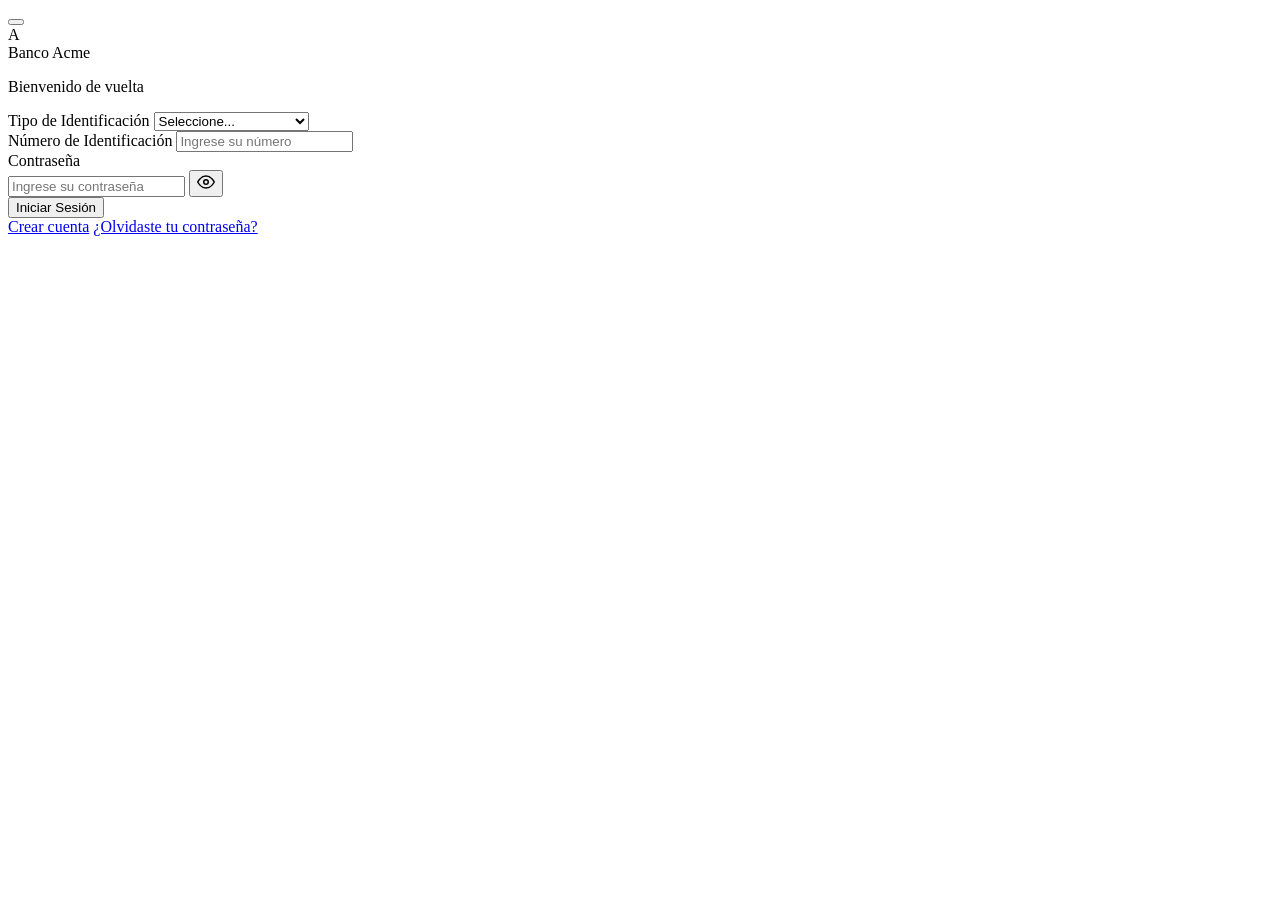
==== index.html @ 7e44155d "feat: :sparkles: addfuntions2" ====
<!DOCTYPE html>
<html lang="es">
<head>
    <meta charset="UTF-8">
    <meta name="viewport" content="width=device-width, initial-scale=1.0">
    <title>Banco Acme - Inicio de Sesión</title>

    <!-- Aplicar el tema ANTES de que se muestre la página,
         para evitar que el usuario vea un "parpadeo" de colores incorrectos -->
    <script>
        var temaGuardado = localStorage.getItem("acmebank_tema");
        if (temaGuardado === "dark") {
            document.documentElement.setAttribute("data-theme", "dark");
        }
    </script>

    <link rel="preconnect" href="https://fonts.googleapis.com">
    <link href="https://fonts.googleapis.com/css2?family=Outfit:wght@300;400;500;600;700&family=DM+Sans:wght@400;500;600&display=swap" rel="stylesheet">
    <link rel="stylesheet" href="css/styles.css">
</head>
<body class="page-auth">

    <!-- Botón para cambiar entre modo claro y oscuro -->
    <button class="theme-toggle" id="btnTema" onclick="toggleTema()" title="Cambiar tema"></button>

    <!-- ==============================
         PÁGINA DE INICIO DE SESIÓN
    ============================== -->
    <div class="auth-container">
        <div class="auth-card">

            <!-- Logo y título -->
            <div class="auth-header">
                <div class="logo">
                    <div class="logo-icon">A</div>
                    <span class="logo-text">Banco Acme</span>
                </div>
                <p class="auth-subtitle">Bienvenido de vuelta</p>
            </div>

            <!-- Formulario de login --->
            <div id="loginForm">
                <div class="form-group">
                    <label for="tipoId">Tipo de Identificación</label>
                    <select id="tipoId" required>
                        <option value="">Seleccione...</option>
                        <option value="CC">Cédula de Ciudadanía</option>
                        <option value="TI">Tarjeta de Identidad</option>
                        <option value="CE">Cédula de Extranjería</option>
                        <option value="PP">Pasaporte</option>
                    </select>
                    <span class="error-msg" id="errorTipoId"></span>
                </div>

                <div class="form-group">
                    <label for="numId">Número de Identificación</label>
                    <input type="text" id="numId" placeholder="Ingrese su número" required>
                    <span class="error-msg" id="errorNumId"></span>
                </div>

                <div class="form-group">
                    <label for="password">Contraseña</label>
                    <div class="password-wrapper">
                        <input type="password" id="password" placeholder="Ingrese su contraseña" required>
                        <!-- El botón del ojo, el ícono SVG lo pone utils.js al hacer clic -->
                        <button type="button" class="toggle-pass" onclick="togglePassword('password', this)" aria-label="Mostrar contraseña">
                            <svg xmlns="http://www.w3.org/2000/svg" width="18" height="18" viewBox="0 0 24 24"
                                fill="none" stroke="currentColor" stroke-width="2" stroke-linecap="round" stroke-linejoin="round">
                                <path d="M1 12s4-8 11-8 11 8 11 8-4 8-11 8-11-8-11-8z"/>
                                <circle cx="12" cy="12" r="3"/>
                            </svg>
                        </button>
                    </div>
                    <span class="error-msg" id="errorPassword"></span>
                </div>

                <button class="btn btn-primary" onclick="iniciarSesion()">Iniciar Sesión</button>

                <!-- Mensaje de error general (se muestra si el usuario no existe) -->
                <div id="mensajeError" class="alert alert-error" style="display:none;"></div>

                <div class="auth-links">
                    <a href="registro.html">Crear cuenta</a>
                    <a href="recuperar.html">¿Olvidaste tu contraseña?</a>
                </div>
            </div>

        </div>
    </div>

    <script src="js/utils.js"></script>
    <script src="js/auth.js"></script>
</body>
</html>
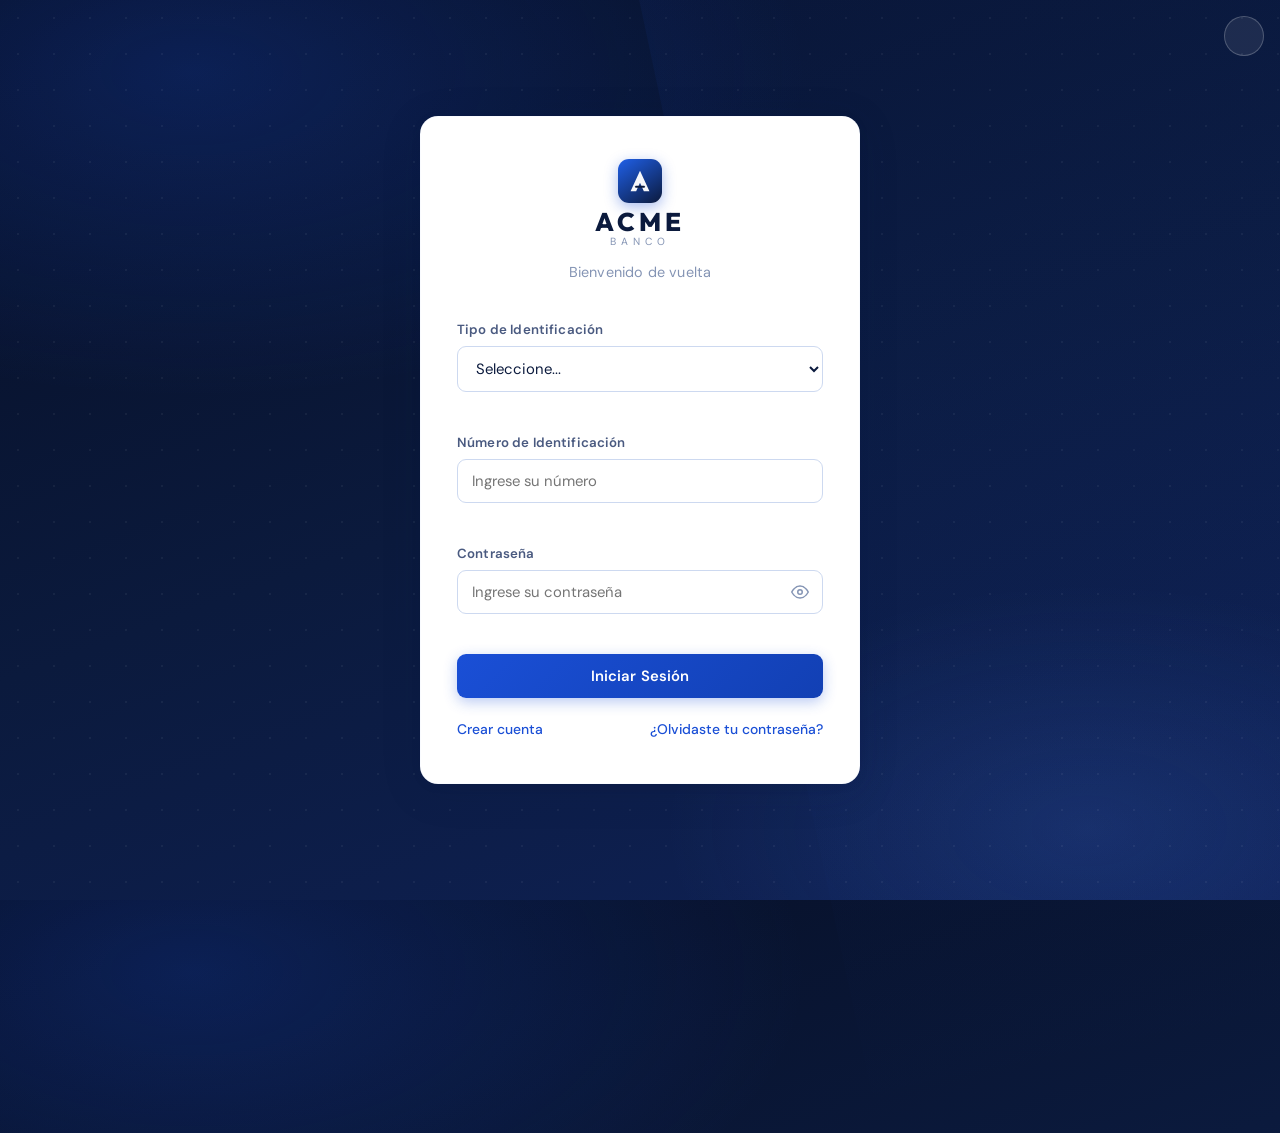
==== commit ec9b0026: "docs :memo: : test" ====
--- a/index.html
+++ b/index.html
@@ -32,8 +32,8 @@
             <!-- Logo y título -->
             <div class="auth-header">
                 <div class="logo">
-                    <div class="logo-icon">A</div>
-                    <span class="logo-text">Banco Acme</span>
+                    <div class="logo-icon"><svg viewBox="0 0 24 28" fill="none" xmlns="http://www.w3.org/2000/svg"><path d="M12 2L23 26H16.5L12 16L7.5 26H1L12 2Z" fill="white" opacity="0.96"/><rect x="6.5" y="19.5" width="11" height="2.5" rx="0.5" fill="#0b1a3d"/></svg></div>
+                    <div class="logo-brand-block"><span class="logo-brand-main">ACME</span><span class="logo-brand-sub">BANCO</span></div>
                 </div>
                 <p class="auth-subtitle">Bienvenido de vuelta</p>
             </div>
@@ -91,4 +91,4 @@
     <script src="js/utils.js"></script>
     <script src="js/auth.js"></script>
 </body>
-</html>
+</html>
--- a/css/styles.css
+++ b/css/styles.css
@@ -0,0 +1,1192 @@
+/* ==============================
+   VARIABLES CSS — ACME BANCO
+   ============================== */
+:root {
+    --azul-primario: #1a4fd6;
+    --azul-hover:    #1440b8;
+    --azul-claro:    #4a7fe8;
+    --navy-deep:     #0b1a3d;
+    --verde:         #16a34a;
+    --rojo:          #dc2626;
+
+    --bg-body:       #f0f4fa;
+    --bg-surface:    #ffffff;
+    --bg-surface-2:  #f4f7fc;
+    --bg-input:      #ffffff;
+    --bg-hover:      #eef2fb;
+    --bg-active:     #dde8ff;
+    --bg-active-text:#1a4fd6;
+
+    --text-primary:  #0b1a3d;
+    --text-secondary:#1e3260;
+    --text-muted:    #8494b4;
+    --text-label:    #4a5a80;
+
+    --border-color:  #d8e2f4;
+    --border-input:  #cdd9f0;
+    --border-focus:  rgba(26, 79, 214, 0.18);
+
+    --rojo-suave:    #fef2f2;
+    --verde-suave:   #f0fdf4;
+    --azul-suave:    #dde8ff;
+
+    --sombra:        0 1px 4px rgba(11,26,61,0.07), 0 4px 16px rgba(11,26,61,0.05);
+    --sombra-lg:     0 8px 40px rgba(11,26,61,0.14), 0 2px 10px rgba(11,26,61,0.08);
+    --sombra-card:   0 24px 64px rgba(11,26,61,0.36), 0 4px 20px rgba(26,79,214,0.18);
+
+    --radio:         14px;
+    --radio-sm:      9px;
+    --transicion:    0.2s ease;
+}
+
+[data-theme="dark"] {
+    --bg-body:       #080f23;
+    --bg-surface:    #111c38;
+    --bg-surface-2:  #172040;
+    --bg-input:      #131f42;
+    --bg-hover:      #1e2d58;
+    --bg-active:     #162a5c;
+    --bg-active-text:#6b9cf8;
+
+    --text-primary:  #e4ecff;
+    --text-secondary:#c0ccec;
+    --text-muted:    #566080;
+    --text-label:    #8a9dc0;
+
+    --border-color:  #1e2d58;
+    --border-input:  #223060;
+    --border-focus:  rgba(107, 156, 248, 0.22);
+
+    --rojo-suave:    #3a1212;
+    --verde-suave:   #0c2418;
+    --azul-suave:    #162a5c;
+
+    --sombra:        0 1px 4px rgba(0,0,0,0.35), 0 4px 16px rgba(0,0,0,0.25);
+    --sombra-lg:     0 8px 40px rgba(0,0,0,0.5), 0 2px 10px rgba(0,0,0,0.3);
+    --sombra-card:   0 24px 64px rgba(0,0,0,0.6), 0 4px 20px rgba(26,79,214,0.2);
+
+    --verde: #22c55e;
+    --rojo:  #f87171;
+}
+
+*, *::before, *::after { margin: 0; padding: 0; box-sizing: border-box; }
+
+body {
+    font-family: 'DM Sans', sans-serif;
+    background: var(--bg-body);
+    color: var(--text-primary);
+    line-height: 1.6;
+    min-height: 100vh;
+    transition: background var(--transicion), color var(--transicion);
+}
+
+h1, h2, h3 {
+    font-family: 'Outfit', sans-serif;
+    font-weight: 600;
+    color: var(--text-primary);
+}
+
+/* ==============================
+   LOGO — ACME BANCO
+   ============================== */
+.logo {
+    display: flex;
+    align-items: center;
+    gap: 10px;
+}
+
+.logo-icon {
+    width: 44px;
+    height: 44px;
+    background: linear-gradient(145deg, #2060e8 0%, #0b1a3d 100%);
+    color: #ffffff;
+    border-radius: 11px;
+    display: flex;
+    align-items: center;
+    justify-content: center;
+    flex-shrink: 0;
+    box-shadow: 0 4px 14px rgba(26,79,214,0.38);
+    overflow: hidden;
+}
+
+.logo-icon svg { width: 24px; height: 24px; }
+
+.logo-icon--sm {
+    width: 36px;
+    height: 36px;
+    border-radius: 9px;
+    box-shadow: 0 3px 10px rgba(26,79,214,0.3);
+}
+
+.logo-icon--sm svg { width: 19px; height: 19px; }
+
+.logo-text {
+    font-family: 'Outfit', sans-serif;
+    font-weight: 700;
+    font-size: 1.25rem;
+    letter-spacing: 0.5px;
+    color: var(--text-primary);
+}
+
+/* ==============================
+   BOTÓN DE TEMA
+   ============================== */
+.theme-toggle {
+    width: 40px;
+    height: 40px;
+    border-radius: 50%;
+    border: 1.5px solid rgba(255,255,255,0.22);
+    background: rgba(255,255,255,0.08);
+    color: rgba(255,255,255,0.88);
+    cursor: pointer;
+    display: flex;
+    align-items: center;
+    justify-content: center;
+    transition: all var(--transicion);
+    flex-shrink: 0;
+}
+
+.theme-toggle:hover {
+    background: rgba(255,255,255,0.18);
+    transform: scale(1.06);
+}
+
+.theme-toggle--dash {
+    border-color: var(--border-color);
+    background: var(--bg-surface);
+    color: var(--text-label);
+}
+
+.theme-toggle--dash:hover {
+    background: var(--bg-hover);
+    color: var(--text-primary);
+}
+
+/* ==============================
+   PÁGINAS DE AUTENTICACIÓN
+   ============================== */
+.page-auth {
+    display: flex;
+    align-items: center;
+    justify-content: center;
+    min-height: 100vh;
+    padding: 20px;
+    position: relative;
+    overflow-x: hidden;
+    background:
+        radial-gradient(ellipse 80% 60% at 15% 8%, rgba(26,79,214,0.25) 0%, transparent 60%),
+        radial-gradient(ellipse 55% 45% at 85% 92%, rgba(74,127,232,0.16) 0%, transparent 60%),
+        linear-gradient(160deg, #060e24 0%, #0b1a3d 50%, #0f2258 100%);
+}
+
+/* Grilla de puntos */
+.page-auth::before {
+    content: '';
+    position: absolute;
+    inset: 0;
+    background-image: radial-gradient(circle, rgba(255,255,255,0.05) 1px, transparent 1px);
+    background-size: 36px 36px;
+    pointer-events: none;
+}
+
+/* Franja diagonal de brillo */
+.page-auth::after {
+    content: '';
+    position: absolute;
+    top: -20%;
+    right: -8%;
+    width: 50%;
+    height: 140%;
+    background: linear-gradient(to bottom, rgba(26,79,214,0.08) 0%, transparent 100%);
+    transform: rotate(-12deg);
+    pointer-events: none;
+}
+
+.page-auth .theme-toggle {
+    position: fixed;
+    top: 16px;
+    right: 16px;
+    z-index: 50;
+}
+
+.auth-container {
+    width: 100%;
+    max-width: 440px;
+    animation: fadeIn 0.45s ease;
+    position: relative;
+    z-index: 1;
+}
+
+.auth-card {
+    background: var(--bg-surface);
+    border-radius: 18px;
+    padding: 42px 36px;
+    box-shadow: var(--sombra-lg);
+    border: 1px solid rgba(200,216,255,0.12);
+    transition: background var(--transicion);
+}
+
+[data-theme="dark"] .auth-card {
+    border-color: rgba(255,255,255,0.04);
+}
+
+.auth-card--wide { max-width: 720px; }
+
+.auth-container:has(.auth-card--wide) { max-width: 720px; }
+
+.auth-header {
+    text-align: center;
+    margin-bottom: 34px;
+}
+
+.auth-header .logo {
+    justify-content: center;
+    margin-bottom: 14px;
+    flex-direction: column;
+    gap: 6px;
+}
+
+/* Logo text block: ACME sobre BANCO */
+.auth-header .logo-brand-block {
+    display: flex;
+    flex-direction: column;
+    align-items: center;
+    line-height: 1;
+    gap: 2px;
+}
+
+.auth-header .logo-brand-main {
+    font-family: 'Outfit', sans-serif;
+    font-weight: 800;
+    font-size: 1.6rem;
+    letter-spacing: 4px;
+    color: var(--text-primary);
+    text-transform: uppercase;
+}
+
+.auth-header .logo-brand-sub {
+    font-family: 'DM Sans', sans-serif;
+    font-weight: 400;
+    font-size: 0.65rem;
+    letter-spacing: 5px;
+    color: var(--text-muted);
+    text-transform: uppercase;
+}
+
+.auth-subtitle {
+    color: var(--text-muted);
+    font-size: 0.9rem;
+    letter-spacing: 0.2px;
+    margin-top: 6px;
+}
+
+.auth-links {
+    display: flex;
+    justify-content: space-between;
+    margin-top: 20px;
+    font-size: 0.87rem;
+}
+
+.auth-links a {
+    color: var(--azul-primario);
+    text-decoration: none;
+    font-weight: 500;
+    transition: color var(--transicion);
+}
+
+.auth-links a:hover {
+    color: var(--azul-hover);
+    text-decoration: underline;
+}
+
+/* ==============================
+   FORMULARIOS
+   ============================== */
+.form-group { margin-bottom: 18px; }
+
+.form-group label {
+    display: block;
+    font-size: 0.83rem;
+    font-weight: 600;
+    color: var(--text-label);
+    margin-bottom: 6px;
+    letter-spacing: 0.15px;
+}
+
+.form-group input,
+.form-group select {
+    width: 100%;
+    padding: 11px 14px;
+    border: 1.5px solid var(--border-input);
+    border-radius: var(--radio-sm);
+    font-size: 0.93rem;
+    font-family: 'DM Sans', sans-serif;
+    color: var(--text-primary);
+    background: var(--bg-input);
+    transition: border-color var(--transicion), box-shadow var(--transicion), background var(--transicion);
+    outline: none;
+}
+
+.form-group input:focus,
+.form-group select:focus {
+    border-color: var(--azul-primario);
+    box-shadow: 0 0 0 3px var(--border-focus);
+}
+
+.form-group input.input-error,
+.form-group select.input-error { border-color: var(--rojo); }
+
+.password-wrapper { position: relative; }
+
+.password-wrapper input { padding-right: 44px; }
+
+.toggle-pass {
+    position: absolute;
+    right: 10px;
+    top: 50%;
+    transform: translateY(-50%);
+    background: none;
+    border: none;
+    cursor: pointer;
+    color: var(--text-muted);
+    padding: 4px;
+    display: flex;
+    align-items: center;
+    justify-content: center;
+    transition: color var(--transicion);
+}
+
+.toggle-pass:hover { color: var(--text-label); }
+
+.error-msg {
+    display: block;
+    color: var(--rojo);
+    font-size: 0.78rem;
+    margin-top: 4px;
+    min-height: 18px;
+}
+
+.form-grid {
+    display: grid;
+    grid-template-columns: 1fr 1fr;
+    gap: 0 20px;
+}
+
+/* ==============================
+   BOTONES
+   ============================== */
+.btn {
+    display: inline-flex;
+    align-items: center;
+    justify-content: center;
+    gap: 8px;
+    padding: 12px 24px;
+    border: none;
+    border-radius: var(--radio-sm);
+    font-family: 'DM Sans', sans-serif;
+    font-size: 0.93rem;
+    font-weight: 600;
+    cursor: pointer;
+    transition: all var(--transicion);
+    text-decoration: none;
+    letter-spacing: 0.1px;
+}
+
+.btn-primary {
+    background: linear-gradient(135deg, #1a4fd6 0%, #1240b4 100%);
+    color: #ffffff;
+    width: 100%;
+    box-shadow: 0 4px 14px rgba(26,79,214,0.3);
+}
+
+.btn-primary:hover {
+    background: linear-gradient(135deg, #1648ca 0%, #1039a4 100%);
+    transform: translateY(-1px);
+    box-shadow: 0 6px 20px rgba(26,79,214,0.4);
+}
+
+.btn-secondary {
+    background: var(--bg-surface-2);
+    color: var(--text-label);
+    border: 1.5px solid var(--border-color);
+}
+
+.btn-secondary:hover {
+    background: var(--border-color);
+    color: var(--text-primary);
+}
+
+.btn-outline {
+    background: transparent;
+    color: var(--azul-primario);
+    border: 1.5px solid var(--azul-primario);
+    padding: 8px 16px;
+    font-size: 0.87rem;
+}
+
+.btn-outline:hover { background: var(--azul-suave); }
+
+.btn-volver {
+    background: var(--bg-surface-2);
+    color: var(--text-label);
+    border: 1.5px solid var(--border-color);
+    padding: 9px 18px;
+    font-size: 0.87rem;
+    width: auto;
+}
+
+.btn-volver:hover {
+    background: var(--bg-hover);
+    color: var(--text-primary);
+}
+
+.btn-group {
+    display: flex;
+    gap: 12px;
+    margin-top: 8px;
+}
+
+.btn-group .btn { flex: 1; }
+
+/* ==============================
+   ALERTAS / MENSAJES
+   ============================== */
+.alert {
+    padding: 12px 16px;
+    border-radius: var(--radio-sm);
+    font-size: 0.88rem;
+    margin-top: 16px;
+    text-align: center;
+}
+
+.alert-error {
+    background: var(--rojo-suave);
+    color: var(--rojo);
+    border: 1px solid rgba(220,38,38,0.2);
+}
+
+.alert-success {
+    background: var(--verde-suave);
+    color: var(--verde);
+    border: 1px solid rgba(22,163,74,0.2);
+}
+
+.info-text {
+    color: var(--text-muted);
+    font-size: 0.9rem;
+    text-align: center;
+    padding: 20px;
+}
+
+/* ==============================
+   RESUMEN REGISTRO EXITOSO
+   ============================== */
+.resumen-card {
+    text-align: center;
+    padding: 20px 0;
+}
+
+.resumen-icon {
+    width: 64px;
+    height: 64px;
+    background: var(--verde-suave);
+    border-radius: 50%;
+    display: flex;
+    align-items: center;
+    justify-content: center;
+    margin: 0 auto 16px;
+    color: var(--verde);
+}
+
+.resumen-card h2 {
+    margin-bottom: 20px;
+    color: var(--verde);
+}
+
+.resumen-datos {
+    background: var(--bg-surface-2);
+    border-radius: var(--radio-sm);
+    padding: 20px;
+    text-align: left;
+    margin-bottom: 24px;
+    transition: background var(--transicion);
+}
+
+.resumen-datos p {
+    padding: 6px 0;
+    border-bottom: 1px solid var(--border-color);
+    font-size: 0.9rem;
+}
+
+.resumen-datos p:last-child { border-bottom: none; }
+
+/* ==============================
+   LAYOUT DEL DASHBOARD
+   ============================== */
+.page-dashboard {
+    display: flex;
+    min-height: 100vh;
+    background: var(--bg-body);
+    transition: background var(--transicion);
+}
+
+/* --- Sidebar --- */
+.sidebar {
+    width: 260px;
+    background: var(--bg-surface);
+    border-right: 1px solid var(--border-color);
+    display: flex;
+    flex-direction: column;
+    position: fixed;
+    top: 0; left: 0; bottom: 0;
+    z-index: 100;
+    transition: transform 0.3s ease, background var(--transicion), border-color var(--transicion);
+}
+
+.sidebar-header {
+    padding: 22px 20px 18px;
+    border-bottom: 1px solid var(--border-color);
+}
+
+.sidebar-nav {
+    flex: 1;
+    padding: 12px 10px;
+    display: flex;
+    flex-direction: column;
+    gap: 3px;
+    overflow-y: auto;
+}
+
+.nav-item {
+    display: flex;
+    align-items: center;
+    gap: 10px;
+    width: 100%;
+    padding: 11px 14px;
+    border: none;
+    border-radius: var(--radio-sm);
+    background: transparent;
+    font-family: 'DM Sans', sans-serif;
+    font-size: 0.9rem;
+    font-weight: 500;
+    color: var(--text-label);
+    cursor: pointer;
+    transition: all var(--transicion);
+    text-align: left;
+}
+
+.nav-item:hover {
+    background: var(--bg-hover);
+    color: var(--text-primary);
+}
+
+.nav-item.active {
+    background: var(--bg-active);
+    color: var(--bg-active-text);
+    font-weight: 600;
+}
+
+.nav-item--danger { color: var(--rojo); margin-top: auto; }
+
+.nav-item--danger:hover {
+    background: var(--rojo-suave);
+    color: var(--rojo);
+}
+
+.nav-icon {
+    width: 22px;
+    display: flex;
+    align-items: center;
+    justify-content: center;
+    flex-shrink: 0;
+}
+
+.sidebar-footer {
+    padding: 16px 20px;
+    border-top: 1px solid var(--border-color);
+    font-size: 0.85rem;
+    color: var(--text-muted);
+}
+
+.sidebar-footer p {
+    margin-bottom: 10px;
+    font-weight: 500;
+    white-space: nowrap;
+    overflow: hidden;
+    text-overflow: ellipsis;
+}
+
+.sidebar-data-actions { display: flex; gap: 8px; }
+
+.btn-data-action {
+    flex: 1;
+    display: flex;
+    align-items: center;
+    justify-content: center;
+    gap: 5px;
+    padding: 7px 10px;
+    border: 1.5px solid var(--border-color);
+    border-radius: var(--radio-sm);
+    background: transparent;
+    color: var(--text-muted);
+    font-family: 'DM Sans', sans-serif;
+    font-size: 0.78rem;
+    font-weight: 500;
+    cursor: pointer;
+    transition: all var(--transicion);
+    text-align: center;
+    text-decoration: none;
+}
+
+.btn-data-action:hover {
+    background: var(--bg-hover);
+    color: var(--text-primary);
+    border-color: var(--azul-primario);
+}
+
+/* ==============================
+   BOTÓN MENÚ MÓVIL
+   ============================== */
+.menu-toggle {
+    display: none;
+    position: fixed;
+    top: 14px; left: 14px;
+    z-index: 200;
+    background: var(--bg-surface);
+    border: 1px solid var(--border-color);
+    border-radius: var(--radio-sm);
+    padding: 8px 12px;
+    cursor: pointer;
+    box-shadow: var(--sombra);
+    color: var(--text-primary);
+    align-items: center;
+    justify-content: center;
+}
+
+/* ==============================
+   CONTENIDO PRINCIPAL
+   ============================== */
+.main-content {
+    flex: 1;
+    margin-left: 260px;
+    padding: 32px;
+    max-width: 960px;
+}
+
+.dash-header {
+    display: flex;
+    justify-content: space-between;
+    align-items: center;
+    margin-bottom: 32px;
+}
+
+.dash-header-left {
+    display: flex;
+    flex-direction: column;
+    gap: 2px;
+}
+
+.dash-header h1 {
+    font-size: 1.6rem;
+    letter-spacing: -0.3px;
+}
+
+.dash-fecha {
+    color: var(--text-muted);
+    font-size: 0.87rem;
+}
+
+/* ==============================
+   TARJETA DE CUENTA — ACME BANCO
+   Rediseñada con imagen de marca
+   ============================== */
+.cuenta-card {
+    background: linear-gradient(145deg, #091426 0%, #122056 38%, #0e1b4d 68%, #091426 100%);
+    border-radius: 22px;
+    padding: 26px 30px 24px;
+    color: #ffffff;
+    box-shadow: var(--sombra-card);
+    position: relative;
+    overflow: hidden;
+    max-width: 480px;
+    aspect-ratio: 1.586 / 1;
+    display: flex;
+    flex-direction: column;
+    justify-content: space-between;
+}
+
+/* Etiqueta "Credit / Debit" */
+.cuenta-card::before {
+    content: 'Credit / Debit';
+    position: absolute;
+    top: 20px;
+    right: 24px;
+    font-family: 'DM Sans', sans-serif;
+    font-size: 0.62rem;
+    font-weight: 500;
+    letter-spacing: 1px;
+    color: rgba(255,255,255,0.38);
+    text-transform: uppercase;
+    pointer-events: none;
+    z-index: 2;
+}
+
+/* Halo de luz superior */
+.cuenta-card::after {
+    content: '';
+    position: absolute;
+    top: -120px;
+    left: -80px;
+    width: 340px;
+    height: 340px;
+    border-radius: 50%;
+    background: radial-gradient(circle, rgba(74,127,232,0.2) 0%, transparent 65%);
+    pointer-events: none;
+}
+
+/* Líneas holográficas decorativas */
+.cuenta-card__bg-lines {
+    position: absolute;
+    inset: 0;
+    background: repeating-linear-gradient(
+        -55deg,
+        transparent,
+        transparent 28px,
+        rgba(255,255,255,0.016) 28px,
+        rgba(255,255,255,0.016) 29px
+    );
+    border-radius: 22px;
+    pointer-events: none;
+    z-index: 0;
+}
+
+/* Header de la tarjeta */
+.cuenta-card__header {
+    display: flex;
+    justify-content: space-between;
+    align-items: flex-start;
+    position: relative;
+    z-index: 1;
+}
+
+.cuenta-bank-logo {
+    display: flex;
+    align-items: center;
+    gap: 9px;
+}
+
+/* Ícono A dentro de la tarjeta */
+.cuenta-bank-logo .logo-icon--sm {
+    background: rgba(255,255,255,0.1);
+    border: 1px solid rgba(255,255,255,0.2);
+    box-shadow: none;
+}
+
+/* Bloque ACME / BANCO en la tarjeta */
+.cuenta-bank-name-block {
+    display: flex;
+    flex-direction: column;
+    line-height: 1.15;
+}
+
+.cuenta-bank-name {
+    font-family: 'Outfit', sans-serif;
+    font-weight: 800;
+    font-size: 1rem;
+    letter-spacing: 4px;
+    color: #ffffff;
+    text-transform: uppercase;
+}
+
+.cuenta-bank-sub {
+    font-family: 'DM Sans', sans-serif;
+    font-size: 0.55rem;
+    font-weight: 400;
+    letter-spacing: 4.5px;
+    color: rgba(255,255,255,0.45);
+    text-transform: uppercase;
+}
+
+.cuenta-estado {
+    display: flex;
+    align-items: center;
+    gap: 6px;
+    font-size: 0.72rem;
+    color: rgba(255,255,255,0.65);
+    margin-top: 2px;
+}
+
+.estado-dot {
+    width: 7px;
+    height: 7px;
+    border-radius: 50%;
+    background: #4ade80;
+    box-shadow: 0 0 0 3px rgba(74,222,128,0.22);
+    flex-shrink: 0;
+}
+
+/* Cuerpo de la tarjeta */
+.cuenta-card__body {
+    position: relative;
+    z-index: 1;
+    flex: 1;
+    display: flex;
+    flex-direction: column;
+    justify-content: center;
+    padding: 4px 0;
+}
+
+/* Chip EMV dorado */
+.cuenta-chip {
+    width: 40px;
+    height: 30px;
+    background: linear-gradient(135deg, #c8a84b 0%, #e8cc6d 42%, #a0832e 100%);
+    border-radius: 5px;
+    margin-bottom: 14px;
+    position: relative;
+    overflow: hidden;
+}
+
+.cuenta-chip::before {
+    content: '';
+    position: absolute;
+    top: 50%; left: 0; right: 0;
+    height: 1px;
+    background: rgba(0,0,0,0.18);
+    transform: translateY(-50%);
+}
+
+.cuenta-chip::after {
+    content: '';
+    position: absolute;
+    left: 50%; top: 0; bottom: 0;
+    width: 1px;
+    background: rgba(0,0,0,0.18);
+    transform: translateX(-50%);
+}
+
+/* Número de cuenta */
+.cuenta-numero {
+    font-family: 'Outfit', monospace;
+    font-size: 1.18rem;
+    letter-spacing: 3px;
+    margin-bottom: 10px;
+    opacity: 0.94;
+    text-shadow: 0 1px 3px rgba(0,0,0,0.3);
+    word-spacing: 4px;
+}
+
+.cuenta-saldo-label {
+    font-size: 0.66rem;
+    text-transform: uppercase;
+    letter-spacing: 1.5px;
+    opacity: 0.45;
+    margin-bottom: 3px;
+}
+
+.cuenta-saldo {
+    font-family: 'Outfit', sans-serif;
+    font-size: 1.9rem;
+    font-weight: 700;
+    text-shadow: 0 2px 6px rgba(0,0,0,0.22);
+    letter-spacing: -0.5px;
+}
+
+/* Pie de la tarjeta */
+.cuenta-card__footer {
+    display: flex;
+    justify-content: space-between;
+    align-items: flex-end;
+    padding-top: 14px;
+    border-top: 1px solid rgba(255,255,255,0.1);
+    position: relative;
+    z-index: 1;
+    gap: 12px;
+}
+
+.cuenta-footer-item {
+    display: flex;
+    flex-direction: column;
+    gap: 3px;
+}
+
+.cuenta-footer-label {
+    font-size: 0.6rem;
+    text-transform: uppercase;
+    letter-spacing: 1px;
+    opacity: 0.42;
+}
+
+.cuenta-card__footer p,
+.cuenta-card__footer span,
+.cuenta-card__footer strong {
+    font-size: 0.82rem;
+    opacity: 0.9;
+}
+
+/* Badge tipo de cuenta — estilizado como logo de red de pago */
+.cuenta-badge {
+    background: rgba(255,255,255,0.08);
+    border: 1px solid rgba(255,255,255,0.18);
+    padding: 4px 12px;
+    border-radius: 20px;
+    font-family: 'Outfit', sans-serif;
+    font-size: 0.66rem;
+    font-weight: 700;
+    letter-spacing: 1.5px;
+    text-transform: uppercase;
+    white-space: nowrap;
+    color: rgba(255,255,255,0.75);
+}
+
+/* ==============================
+   SECCIONES DEL DASHBOARD
+   ============================== */
+.seccion-header {
+    display: flex;
+    justify-content: space-between;
+    align-items: center;
+    margin-bottom: 20px;
+}
+
+.seccion-header h2 { font-size: 1.2rem; }
+
+/* --- Tabla de transacciones --- */
+.tabla-container {
+    background: var(--bg-surface);
+    border-radius: var(--radio);
+    box-shadow: var(--sombra);
+    overflow-x: auto;
+    transition: background var(--transicion);
+}
+
+.tabla {
+    width: 100%;
+    border-collapse: collapse;
+}
+
+.tabla th {
+    background: var(--bg-surface-2);
+    padding: 12px 16px;
+    text-align: left;
+    font-size: 0.78rem;
+    font-weight: 600;
+    color: var(--text-label);
+    text-transform: uppercase;
+    letter-spacing: 0.5px;
+    border-bottom: 2px solid var(--border-color);
+}
+
+.tabla td {
+    padding: 12px 16px;
+    font-size: 0.9rem;
+    border-bottom: 1px solid var(--bg-surface-2);
+    color: var(--text-primary);
+}
+
+.tabla tr:hover td { background: var(--bg-surface-2); }
+
+.valor-positivo { color: var(--verde); font-weight: 600; }
+
+.valor-negativo { color: var(--rojo); font-weight: 600; }
+
+/* --- Formulario de operación --- */
+.form-operacion {
+    background: var(--bg-surface);
+    border-radius: var(--radio);
+    padding: 28px;
+    box-shadow: var(--sombra);
+    max-width: 500px;
+    transition: background var(--transicion);
+}
+
+.info-cuenta {
+    background: var(--bg-surface-2);
+    border-radius: var(--radio-sm);
+    padding: 16px;
+    margin-bottom: 20px;
+    border: 1px solid var(--border-color);
+    transition: background var(--transicion);
+}
+
+.info-cuenta p {
+    font-size: 0.9rem;
+    padding: 4px 0;
+    color: var(--text-primary);
+}
+
+/* --- Resumen de transacción exitosa --- */
+.resumen-transaccion {
+    margin-top: 24px;
+    background: var(--bg-surface);
+    border-radius: var(--radio);
+    padding: 24px;
+    box-shadow: var(--sombra);
+    border-left: 4px solid var(--verde);
+    transition: background var(--transicion);
+}
+
+.success-title {
+    color: var(--verde);
+    margin-bottom: 16px;
+    font-size: 1.05rem;
+    font-family: 'Outfit', sans-serif;
+}
+
+.resumen-transaccion p {
+    padding: 6px 0;
+    font-size: 0.9rem;
+    border-bottom: 1px solid var(--bg-surface-2);
+    color: var(--text-primary);
+}
+
+.resumen-transaccion p:last-child { border-bottom: none; }
+
+.resumen-transaccion .btn-outline { margin-top: 16px; }
+
+/* ==============================
+   CERTIFICADO BANCARIO
+   ============================== */
+.certificado-wrapper {
+    display: flex;
+    flex-direction: column;
+    gap: 16px;
+}
+
+.certificado-actions {
+    display: flex;
+    align-items: center;
+    gap: 12px;
+}
+
+.certificado {
+    background: var(--bg-surface);
+    border-radius: var(--radio);
+    box-shadow: var(--sombra);
+    padding: 48px 40px;
+    max-width: 700px;
+    border: 2px solid var(--border-color);
+    transition: background var(--transicion);
+}
+
+.certificado__header {
+    text-align: center;
+    padding-bottom: 20px;
+    border-bottom: 2px solid var(--azul-primario);
+    margin-bottom: 32px;
+}
+
+.certificado__header .logo { justify-content: center; margin-bottom: 4px; }
+
+.certificado__header p {
+    font-size: 0.85rem;
+    color: var(--text-muted);
+}
+
+.certificado__body h2 {
+    text-align: center;
+    font-size: 1.4rem;
+    margin-bottom: 8px;
+    letter-spacing: 2px;
+}
+
+.certificado__fecha {
+    text-align: center;
+    color: var(--text-muted);
+    font-size: 0.9rem;
+    margin-bottom: 28px;
+}
+
+.certificado__texto p {
+    margin-bottom: 16px;
+    font-size: 0.95rem;
+    line-height: 1.7;
+}
+
+.certificado__titular {
+    font-size: 1.15rem !important;
+    font-weight: 600;
+    text-align: center;
+    color: var(--azul-primario);
+    text-transform: uppercase;
+    letter-spacing: 1px;
+}
+
+.certificado__tabla {
+    width: 100%;
+    margin: 20px 0;
+    border-collapse: collapse;
+}
+
+.certificado__tabla td {
+    padding: 8px 12px;
+    font-size: 0.92rem;
+    border-bottom: 1px solid var(--bg-surface-2);
+    color: var(--text-primary);
+}
+
+.certificado__footer {
+    margin-top: 48px;
+    text-align: center;
+}
+
+.firma-linea {
+    width: 200px;
+    height: 1px;
+    background: var(--text-primary);
+    margin: 0 auto 8px;
+    opacity: 0.35;
+}
+
+.certificado__footer p {
+    font-size: 0.88rem;
+    color: var(--text-label);
+}
+
+/* ==============================
+   ANIMACIONES
+   ============================== */
+@keyframes fadeIn {
+    from { opacity: 0; transform: translateY(14px); }
+    to   { opacity: 1; transform: translateY(0); }
+}
+
+.seccion { animation: fadeIn 0.3s ease; }
+
+/* ==============================
+   RESPONSIVE
+   ============================== */
+@media (max-width: 768px) {
+    .form-grid { grid-template-columns: 1fr; }
+    .auth-card { padding: 30px 22px; }
+    .sidebar { transform: translateX(-100%); }
+    .sidebar.open { transform: translateX(0); }
+    .menu-toggle { display: flex; }
+    .main-content { margin-left: 0; padding: 20px 16px; padding-top: 64px; }
+    .dash-header { flex-direction: column; align-items: flex-start; gap: 8px; }
+    .dash-header h1 { font-size: 1.3rem; }
+    .cuenta-card { padding: 20px 22px; aspect-ratio: auto; }
+    .cuenta-saldo { font-size: 1.6rem; }
+    .cuenta-card__footer { flex-wrap: wrap; gap: 10px; }
+    .certificado { padding: 24px 16px; }
+    .seccion-header { flex-direction: column; gap: 12px; align-items: flex-start; }
+    .certificado-actions { flex-wrap: wrap; }
+}
+
+@media (max-width: 480px) {
+    .auth-links { flex-direction: column; gap: 8px; text-align: center; }
+    .btn-group { flex-direction: column; }
+}
+
+/* ==============================
+   IMPRESIÓN
+   ============================== */
+@media print {
+    .sidebar, .menu-toggle, .btn, .nav-item,
+    .dash-header, .certificado-actions, .theme-toggle {
+        display: none !important;
+    }
+    .main-content { margin: 0; padding: 0; }
+    .seccion { display: block !important; box-shadow: none; }
+    .certificado { border: 1px solid #ccc; box-shadow: none; }
+}
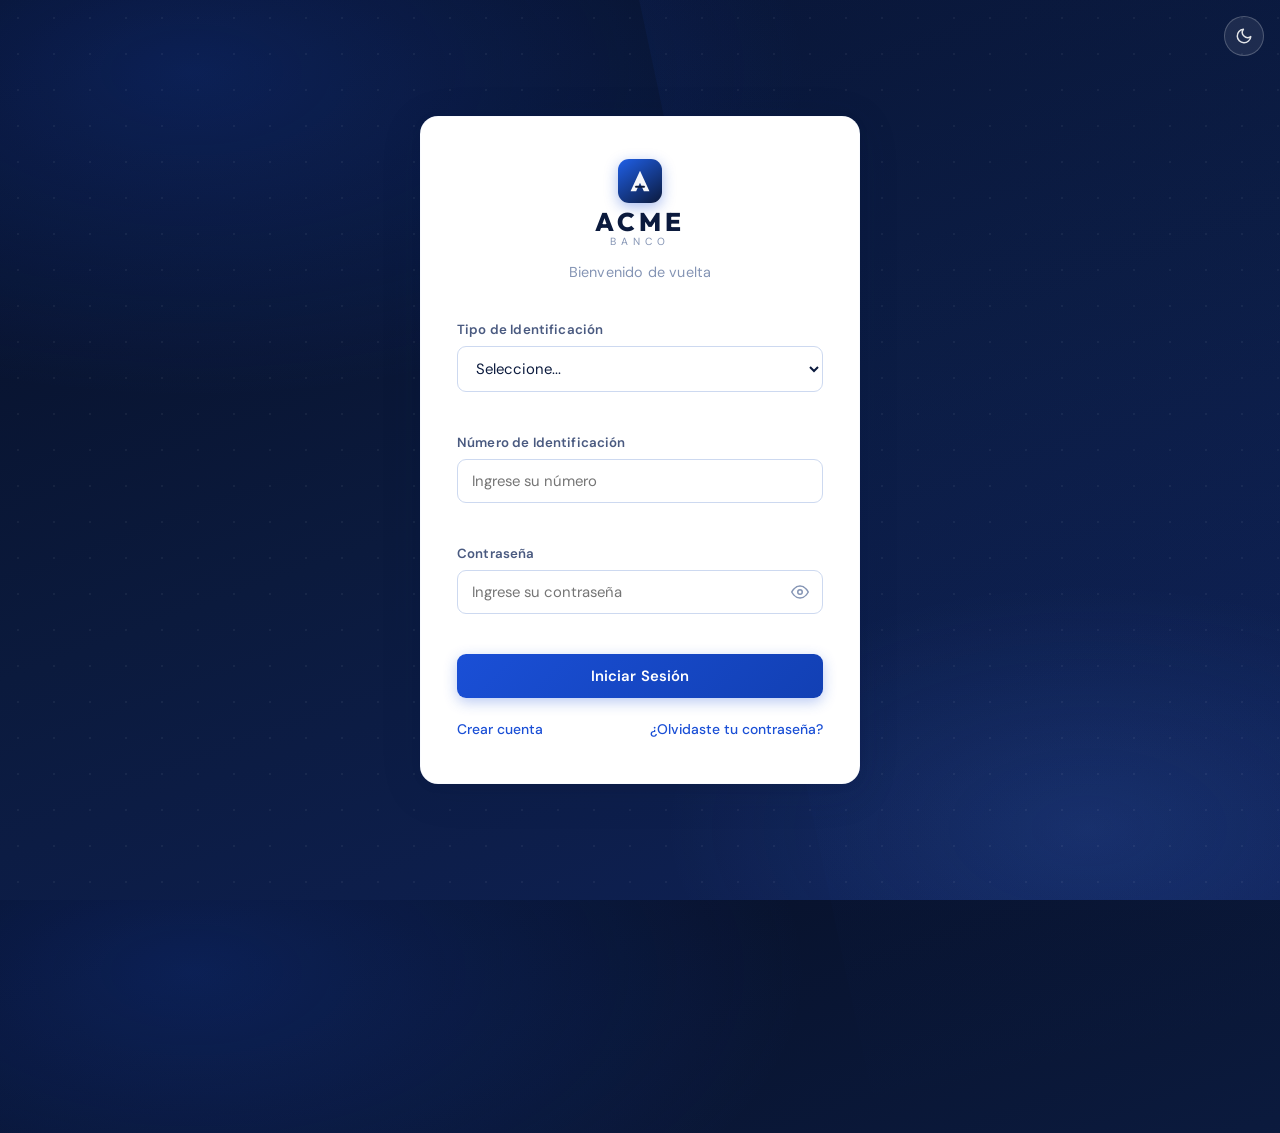
==== commit 02d68f91: "feat: :art: comentsRegistro.js-better" ====
--- a/index.html
+++ b/index.html
@@ -6,17 +6,16 @@
     <title>Banco Acme - Inicio de Sesión</title>
 
     <!-- Aplicar el tema ANTES de que se muestre la página,
-         para evitar que el usuario vea un "parpadeo" de colores incorrectos -->
+         para evitar que el usuario vaea un "parpadeo" de colores incorrectos -->
     <script>
         var temaGuardado = localStorage.getItem("acmebank_tema");
         if (temaGuardado === "dark") {
             document.documentElement.setAttribute("data-theme", "dark");
         }
     </script>
-
-    <link rel="preconnect" href="https://fonts.googleapis.com">
     <link href="https://fonts.googleapis.com/css2?family=Outfit:wght@300;400;500;600;700&family=DM+Sans:wght@400;500;600&display=swap" rel="stylesheet">
     <link rel="stylesheet" href="css/styles.css">
+    <link rel="icon" href="resources/iconpage.png">
 </head>
 <body class="page-auth">
 
--- a/css/styles.css
+++ b/css/styles.css
@@ -817,8 +817,10 @@
 }
 
 .estado-dot {
-    width: 7px;
-    height: 7px;
+    width: 8px;
+    height: 8px;
+    min-width: 8px;
+    min-height: 8px;
     border-radius: 50%;
     background: #4ade80;
     box-shadow: 0 0 0 3px rgba(74,222,128,0.22);
@@ -1157,15 +1159,42 @@
    RESPONSIVE
    ============================== */
 @media (max-width: 768px) {
+    /* ── Auth ── */
+    .auth-container {
+        max-width: 100%;
+        padding: 0 16px;
+    }
+    .auth-container:has(.auth-card--wide) { max-width: 100%; }
+    .auth-card--wide { max-width: 100%; }
+    .auth-card { padding: 30px 22px; }
+
+    /* ── Formularios ── */
     .form-grid { grid-template-columns: 1fr; }
-    .auth-card { padding: 30px 22px; }
+    .form-group input,
+    .form-group select {
+        min-width: 0;
+        max-width: 100%;
+    }
+
+    /* ── Sidebar ── */
     .sidebar { transform: translateX(-100%); }
     .sidebar.open { transform: translateX(0); }
     .menu-toggle { display: flex; }
-    .main-content { margin-left: 0; padding: 20px 16px; padding-top: 64px; }
+
+    /* ── Dashboard — contenido principal ── */
+    .main-content { margin-left: 0; padding: 20px 16px; padding-top: 64px; max-width: 100%; }
     .dash-header { flex-direction: column; align-items: flex-start; gap: 8px; }
     .dash-header h1 { font-size: 1.3rem; }
-    .cuenta-card { padding: 20px 22px; aspect-ratio: auto; }
+
+    /* ── Tabla de transacciones ── */
+    .tabla { min-width: 520px; }
+    .tabla th { padding: 10px 10px; font-size: 0.72rem; }
+    .tabla td { padding: 10px 10px; font-size: 0.83rem; white-space: nowrap; }
+
+    /* ── Tarjeta cuenta / Certificado ── */
+    .cuenta-card { padding: 20px 22px; aspect-ratio: auto; min-height: 220px; }
+    .cuanta-card__header { align-items: flex-start; }
+    .cuenta-card::before { top: 10px; right: 15px; font-size: 0.5rem; }
     .cuenta-saldo { font-size: 1.6rem; }
     .cuenta-card__footer { flex-wrap: wrap; gap: 10px; }
     .certificado { padding: 24px 16px; }
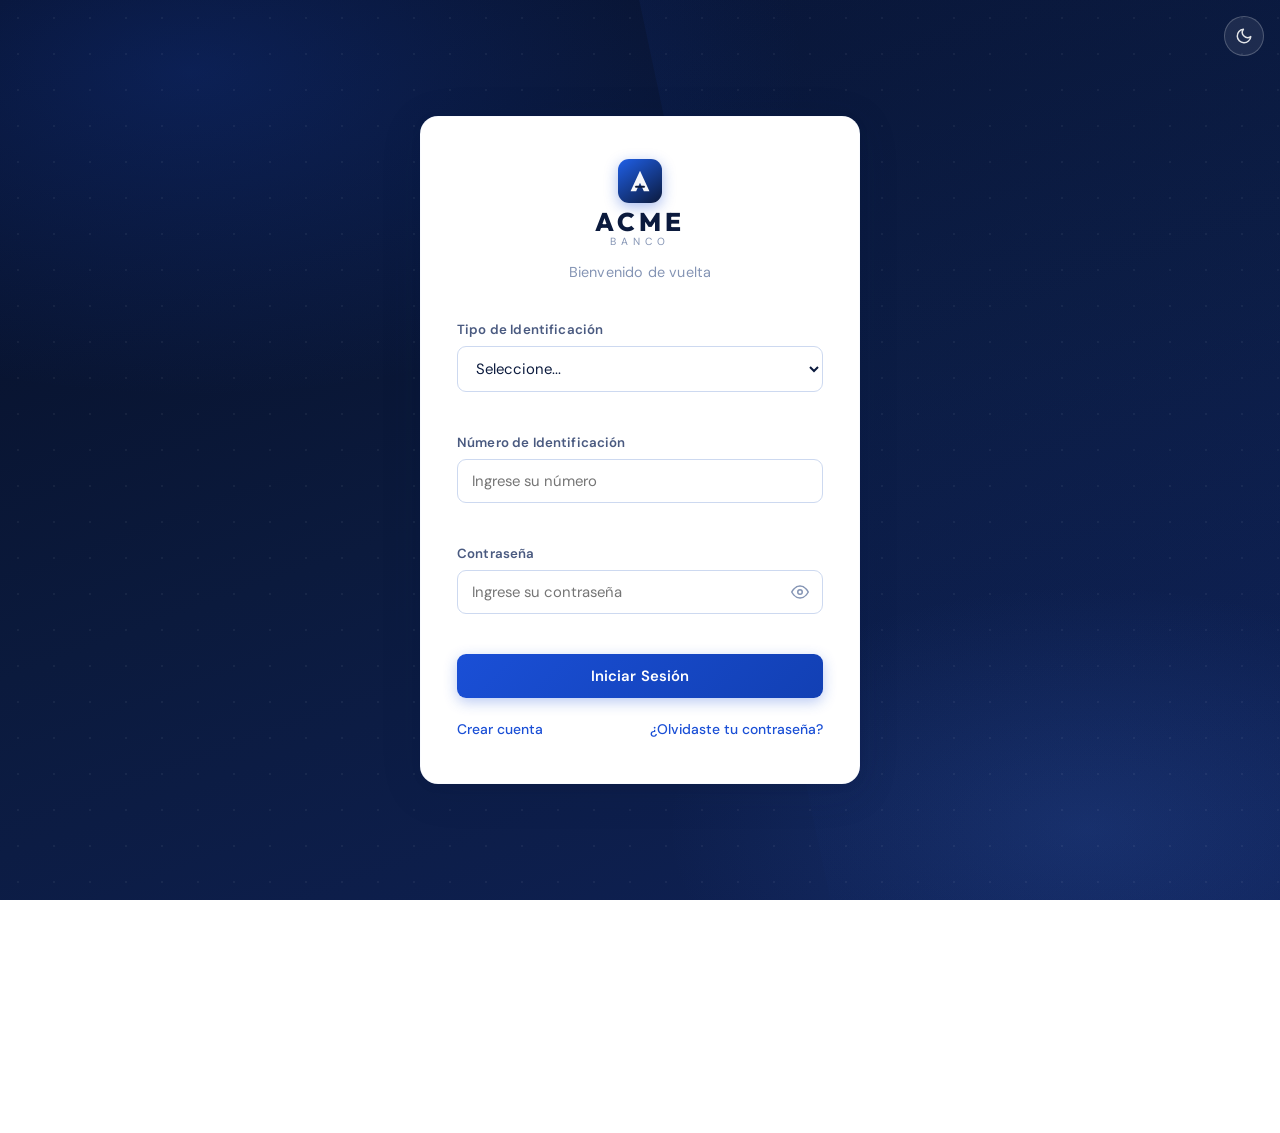
==== commit 039b1d83: "feat: :sparkles: projectFuntionsFix" ====
--- a/index.html
+++ b/index.html
@@ -14,7 +14,10 @@
         }
     </script>
     <link href="https://fonts.googleapis.com/css2?family=Outfit:wght@300;400;500;600;700&family=DM+Sans:wght@400;500;600&display=swap" rel="stylesheet">
-    <link rel="stylesheet" href="css/styles.css">
+    <link rel="stylesheet" href="css/variables.css">
+    <link rel="stylesheet" href="css/components.css">
+    <link rel="stylesheet" href="css/auth.css">
+    <link rel="stylesheet" href="css/responsive.css">
     <link rel="icon" href="resources/iconpage.png">
 </head>
 <body class="page-auth">
--- a/css/variables.css
+++ b/css/variables.css
@@ -0,0 +1,94 @@
+/* ==============================
+   VARIABLES CSS — ACME BANCO
+   ============================== */
+:root {
+    --azul-primario: #1a4fd6;
+    --azul-hover:    #1440b8;
+    --azul-claro:    #4a7fe8;
+    --navy-deep:     #0b1a3d;
+    --verde:         #16a34a;
+    --rojo:          #dc2626;
+
+    --bg-body:       #f0f4fa;
+    --bg-surface:    #ffffff;
+    --bg-surface-2:  #f4f7fc;
+    --bg-input:      #ffffff;
+    --bg-hover:      #eef2fb;
+    --bg-active:     #dde8ff;
+    --bg-active-text:#1a4fd6;
+
+    --text-primary:  #0b1a3d;
+    --text-secondary:#1e3260;
+    --text-muted:    #8494b4;
+    --text-label:    #4a5a80;
+
+    --border-color:  #d8e2f4;
+    --border-input:  #cdd9f0;
+    --border-focus:  rgba(26, 79, 214, 0.18);
+
+    --rojo-suave:    #fef2f2;
+    --verde-suave:   #f0fdf4;
+    --azul-suave:    #dde8ff;
+
+    --sombra:        0 1px 4px rgba(11,26,61,0.07), 0 4px 16px rgba(11,26,61,0.05);
+    --sombra-lg:     0 8px 40px rgba(11,26,61,0.14), 0 2px 10px rgba(11,26,61,0.08);
+    --sombra-card:   0 24px 64px rgba(11,26,61,0.36), 0 4px 20px rgba(26,79,214,0.18);
+
+    --radio:         14px;
+    --radio-sm:      9px;
+    --transicion:    0.2s ease;
+}
+
+[data-theme="dark"] {
+    --bg-body:       #080f23;
+    --bg-surface:    #111c38;
+    --bg-surface-2:  #172040;
+    --bg-input:      #131f42;
+    --bg-hover:      #1e2d58;
+    --bg-active:     #162a5c;
+    --bg-active-text:#6b9cf8;
+
+    --text-primary:  #e4ecff;
+    --text-secondary:#c0ccec;
+    --text-muted:    #566080;
+    --text-label:    #8a9dc0;
+
+    --border-color:  #1e2d58;
+    --border-input:  #223060;
+    --border-focus:  rgba(107, 156, 248, 0.22);
+
+    --rojo-suave:    #3a1212;
+    --verde-suave:   #0c2418;
+    --azul-suave:    #162a5c;
+
+    --sombra:        0 1px 4px rgba(0,0,0,0.35), 0 4px 16px rgba(0,0,0,0.25);
+    --sombra-lg:     0 8px 40px rgba(0,0,0,0.5), 0 2px 10px rgba(0,0,0,0.3);
+    --sombra-card:   0 24px 64px rgba(0,0,0,0.6), 0 4px 20px rgba(26,79,214,0.2);
+
+    --verde: #22c55e;
+    --rojo:  #f87171;
+}
+
+/* === BASE === */
+*, *::before, *::after { margin: 0; padding: 0; box-sizing: border-box; }
+
+/* Solución al problema del responsive */
+html, body {
+    max-width: 100%;
+    overflow-x: hidden;
+}
+
+body {
+    font-family: 'DM Sans', sans-serif;
+    background: var(--bg-body);
+    color: var(--text-primary);
+    line-height: 1.6;
+    min-height: 100vh;
+    transition: background var(--transicion), color var(--transicion);
+}
+
+h1, h2, h3 {
+    font-family: 'Outfit', sans-serif;
+    font-weight: 600;
+    color: var(--text-primary);
+}
--- a/css/components.css
+++ b/css/components.css
@@ -0,0 +1,262 @@
+/* ==============================
+   LOGO
+   ============================== */
+.logo {
+    display: flex;
+    align-items: center;
+    gap: 10px;
+}
+
+.logo-icon {
+    width: 44px;
+    height: 44px;
+    background: linear-gradient(145deg, #2060e8 0%, #0b1a3d 100%);
+    color: #ffffff;
+    border-radius: 11px;
+    display: flex;
+    align-items: center;
+    justify-content: center;
+    flex-shrink: 0;
+    box-shadow: 0 4px 14px rgba(26,79,214,0.38);
+    overflow: hidden;
+}
+
+.logo-icon svg { width: 24px; height: 24px; }
+
+.logo-icon--sm {
+    width: 36px;
+    height: 36px;
+    border-radius: 9px;
+    box-shadow: 0 3px 10px rgba(26,79,214,0.3);
+}
+
+.logo-icon--sm svg { width: 19px; height: 19px; }
+
+.logo-text {
+    font-family: 'Outfit', sans-serif;
+    font-weight: 700;
+    font-size: 1.25rem;
+    letter-spacing: 0.5px;
+    color: var(--text-primary);
+}
+
+/* ==============================
+   BOTÓN DE TEMA
+   ============================== */
+.theme-toggle {
+    width: 40px;
+    height: 40px;
+    border-radius: 50%;
+    border: 1.5px solid rgba(255,255,255,0.22);
+    background: rgba(255,255,255,0.08);
+    color: rgba(255,255,255,0.88);
+    cursor: pointer;
+    display: flex;
+    align-items: center;
+    justify-content: center;
+    transition: all var(--transicion);
+    flex-shrink: 0;
+}
+
+.theme-toggle:hover {
+    background: rgba(255,255,255,0.18);
+    transform: scale(1.06);
+}
+
+.theme-toggle--dash {
+    border-color: var(--border-color);
+    background: var(--bg-surface);
+    color: var(--text-label);
+}
+
+.theme-toggle--dash:hover {
+    background: var(--bg-hover);
+    color: var(--text-primary);
+}
+
+/* ==============================
+   FORMULARIOS
+   ============================== */
+.form-group { margin-bottom: 18px; }
+
+.form-group label {
+    display: block;
+    font-size: 0.83rem;
+    font-weight: 600;
+    color: var(--text-label);
+    margin-bottom: 6px;
+    letter-spacing: 0.15px;
+}
+
+.form-group input,
+.form-group select {
+    width: 100%;
+    padding: 11px 14px;
+    border: 1.5px solid var(--border-input);
+    border-radius: var(--radio-sm);
+    font-size: 0.93rem;
+    font-family: 'DM Sans', sans-serif;
+    color: var(--text-primary);
+    background: var(--bg-input);
+    transition: border-color var(--transicion), box-shadow var(--transicion), background var(--transicion);
+    outline: none;
+}
+
+.form-group input:focus,
+.form-group select:focus {
+    border-color: var(--azul-primario);
+    box-shadow: 0 0 0 3px var(--border-focus);
+}
+
+.form-group input.input-error,
+.form-group select.input-error { border-color: var(--rojo); }
+
+.password-wrapper { position: relative; }
+
+.password-wrapper input { padding-right: 44px; }
+
+.toggle-pass {
+    position: absolute;
+    right: 10px;
+    top: 50%;
+    transform: translateY(-50%);
+    background: none;
+    border: none;
+    cursor: pointer;
+    color: var(--text-muted);
+    padding: 4px;
+    display: flex;
+    align-items: center;
+    justify-content: center;
+    transition: color var(--transicion);
+}
+
+.toggle-pass:hover { color: var(--text-label); }
+
+.error-msg {
+    display: block;
+    color: var(--rojo);
+    font-size: 0.78rem;
+    margin-top: 4px;
+    min-height: 18px;
+}
+
+.form-grid {
+    display: grid;
+    grid-template-columns: 1fr 1fr;
+    gap: 0 20px;
+}
+
+/* ==============================
+   BOTONES
+   ============================== */
+.btn {
+    display: inline-flex;
+    align-items: center;
+    justify-content: center;
+    gap: 8px;
+    padding: 12px 24px;
+    border: none;
+    border-radius: var(--radio-sm);
+    font-family: 'DM Sans', sans-serif;
+    font-size: 0.93rem;
+    font-weight: 600;
+    cursor: pointer;
+    transition: all var(--transicion);
+    text-decoration: none;
+    letter-spacing: 0.1px;
+}
+
+.btn-primary {
+    background: linear-gradient(135deg, #1a4fd6 0%, #1240b4 100%);
+    color: #ffffff;
+    width: 100%;
+    box-shadow: 0 4px 14px rgba(26,79,214,0.3);
+}
+
+.btn-primary:hover {
+    background: linear-gradient(135deg, #1648ca 0%, #1039a4 100%);
+    transform: translateY(-1px);
+    box-shadow: 0 6px 20px rgba(26,79,214,0.4);
+}
+
+.btn-secondary {
+    background: var(--bg-surface-2);
+    color: var(--text-label);
+    border: 1.5px solid var(--border-color);
+}
+
+.btn-secondary:hover {
+    background: var(--border-color);
+    color: var(--text-primary);
+}
+
+.btn-outline {
+    background: transparent;
+    color: var(--azul-primario);
+    border: 1.5px solid var(--azul-primario);
+    padding: 8px 16px;
+    font-size: 0.87rem;
+}
+
+.btn-outline:hover { background: var(--azul-suave); }
+
+.btn-volver {
+    background: var(--bg-surface-2);
+    color: var(--text-label);
+    border: 1.5px solid var(--border-color);
+    padding: 9px 18px;
+    font-size: 0.87rem;
+    width: auto;
+}
+
+.btn-volver:hover {
+    background: var(--bg-hover);
+    color: var(--text-primary);
+}
+
+.btn-group {
+    display: flex;
+    gap: 12px;
+    margin-top: 8px;
+}
+
+.btn-group .btn { flex: 1; }
+
+/* ==============================
+   ALERTAS / MENSAJES
+   ============================== */
+.alert {
+    padding: 12px 16px;
+    border-radius: var(--radio-sm);
+    font-size: 0.88rem;
+    margin-top: 16px;
+    text-align: center;
+}
+
+.alert-error {
+    background: var(--rojo-suave);
+    color: var(--rojo);
+    border: 1px solid rgba(220,38,38,0.2);
+}
+
+.alert-success {
+    background: var(--verde-suave);
+    color: var(--verde);
+    border: 1px solid rgba(22,163,74,0.2);
+}
+
+.info-text {
+    color: var(--text-muted);
+    font-size: 0.9rem;
+    text-align: center;
+    padding: 20px;
+}
+
+/* ==============================
+   ANIMACIONES
+   ============================== */
+@keyframes fadeIn {
+    from { opacity: 0; transform: translateY(14px); }
+    to   { opacity: 1; transform: translateY(0); }
+}
--- a/css/auth.css
+++ b/css/auth.css
@@ -0,0 +1,179 @@
+/* ==============================
+   PÁGINAS DE AUTENTICACIÓN
+   (login, registro, recuperar)
+   ============================== */
+.page-auth {
+    display: flex;
+    align-items: center;
+    justify-content: center;
+    min-height: 100vh;
+    padding: 20px;
+    position: relative;
+    overflow-x: hidden;
+    background:
+        radial-gradient(ellipse 80% 60% at 15% 8%, rgba(26,79,214,0.25) 0%, transparent 60%),
+        radial-gradient(ellipse 55% 45% at 85% 92%, rgba(74,127,232,0.16) 0%, transparent 60%),
+        linear-gradient(160deg, #060e24 0%, #0b1a3d 50%, #0f2258 100%);
+}
+
+/* Grilla de puntos decorativa */
+.page-auth::before {
+    content: '';
+    position: absolute;
+    inset: 0;
+    background-image: radial-gradient(circle, rgba(255,255,255,0.05) 1px, transparent 1px);
+    background-size: 36px 36px;
+    pointer-events: none;
+}
+
+/* Franja diagonal de brillo */
+.page-auth::after {
+    content: '';
+    position: absolute;
+    top: -20%;
+    right: -8%;
+    width: 50%;
+    height: 140%;
+    background: linear-gradient(to bottom, rgba(26,79,214,0.08) 0%, transparent 100%);
+    transform: rotate(-12deg);
+    pointer-events: none;
+}
+
+.page-auth .theme-toggle {
+    position: fixed;
+    top: 16px;
+    right: 16px;
+    z-index: 50;
+}
+
+.auth-container {
+    width: 100%;
+    max-width: 440px;
+    animation: fadeIn 0.45s ease;
+    position: relative;
+    z-index: 1;
+}
+
+.auth-card {
+    background: var(--bg-surface);
+    border-radius: 18px;
+    padding: 42px 36px;
+    box-shadow: var(--sombra-lg);
+    border: 1px solid rgba(200,216,255,0.12);
+    transition: background var(--transicion);
+}
+
+[data-theme="dark"] .auth-card {
+    border-color: rgba(255,255,255,0.04);
+}
+
+.auth-card--wide { max-width: 720px; }
+
+.auth-container:has(.auth-card--wide) { max-width: 720px; }
+
+.auth-header {
+    text-align: center;
+    margin-bottom: 34px;
+}
+
+.auth-header .logo {
+    justify-content: center;
+    margin-bottom: 14px;
+    flex-direction: column;
+    gap: 6px;
+}
+
+/* Logo text block: ACME sobre BANCO */
+.auth-header .logo-brand-block {
+    display: flex;
+    flex-direction: column;
+    align-items: center;
+    line-height: 1;
+    gap: 2px;
+}
+
+.auth-header .logo-brand-main {
+    font-family: 'Outfit', sans-serif;
+    font-weight: 800;
+    font-size: 1.6rem;
+    letter-spacing: 4px;
+    color: var(--text-primary);
+    text-transform: uppercase;
+}
+
+.auth-header .logo-brand-sub {
+    font-family: 'DM Sans', sans-serif;
+    font-weight: 400;
+    font-size: 0.65rem;
+    letter-spacing: 5px;
+    color: var(--text-muted);
+    text-transform: uppercase;
+}
+
+.auth-subtitle {
+    color: var(--text-muted);
+    font-size: 0.9rem;
+    letter-spacing: 0.2px;
+    margin-top: 6px;
+}
+
+.auth-links {
+    display: flex;
+    justify-content: space-between;
+    margin-top: 20px;
+    font-size: 0.87rem;
+}
+
+.auth-links a {
+    color: var(--azul-primario);
+    text-decoration: none;
+    font-weight: 500;
+    transition: color var(--transicion);
+}
+
+.auth-links a:hover {
+    color: var(--azul-hover);
+    text-decoration: underline;
+}
+
+/* ==============================
+   RESUMEN DE REGISTRO EXITOSO
+   ============================== */
+.resumen-card {
+    text-align: center;
+    padding: 20px 0;
+}
+
+.resumen-icon {
+    width: 64px;
+    height: 64px;
+    background: var(--verde-suave);
+    border-radius: 50%;
+    display: flex;
+    align-items: center;
+    justify-content: center;
+    margin: 0 auto 16px;
+    color: var(--verde);
+}
+
+.resumen-card h2 {
+    margin-bottom: 20px;
+    color: var(--verde);
+}
+
+.resumen-datos {
+    background: var(--bg-surface-2);
+    border-radius: var(--radio-sm);
+    padding: 20px;
+    text-align: left;
+    margin-bottom: 24px;
+    transition: background var(--transicion);
+}
+
+.resumen-datos p {
+    padding: 6px 0;
+    border-bottom: 1px solid var(--border-color);
+    font-size: 0.9rem;
+}
+
+.resumen-datos p:last-child { border-bottom: none; }
--- a/css/responsive.css
+++ b/css/responsive.css
@@ -0,0 +1,69 @@
+/* ==============================
+   RESPONSIVE
+   ============================== */
+@media (max-width: 768px) {
+
+    body { overflow-x: hidden; }
+    .page-auth { overflow-x: hidden; }
+
+    .page-auth .theme-toggle {
+        position: fixed;
+        top: 12px;
+        right: 12px;
+        width: 36px;
+        height: 36px;
+    }
+
+    /* Auth */
+    .auth-container { max-width: 100%; padding: 0 16px; }
+    .auth-container:has(.auth-card--wide) { max-width: 100%; }
+    .auth-card--wide { max-width: 100%; }
+    .auth-card { padding: 30px 22px; }
+
+    /* Formularios */
+    .form-grid { grid-template-columns: 1fr; }
+    .form-group input,
+    .form-group select { min-width: 0; max-width: 100%; }
+
+    /* Sidebar */
+    .sidebar { transform: translateX(-100%); }
+    .sidebar.open { transform: translateX(0); }
+    .menu-toggle { display: flex; }
+
+    /* Dashboard — contenido principal */
+    .main-content { margin-left: 0; padding: 20px 16px; padding-top: 64px; max-width: 100%; }
+    .dash-header { flex-direction: column; align-items: flex-start; gap: 8px; }
+    .dash-header h1 { font-size: 1.3rem; }
+
+    /* Tabla de transacciones */
+    .tabla { min-width: 520px; }
+    .tabla th { padding: 10px; font-size: 0.72rem; }
+    .tabla td { padding: 10px; font-size: 0.83rem; white-space: nowrap; }
+
+    /* Tarjeta de cuenta y certificado */
+    .cuenta-card { padding: 20px 22px; aspect-ratio: auto; min-height: 220px; }
+    .cuenta-card::before { top: 10px; right: 15px; font-size: 0.5rem; }
+    .cuenta-saldo { font-size: 1.6rem; }
+    .cuenta-card__footer { flex-wrap: wrap; gap: 10px; }
+    .certificado { padding: 24px 16px; }
+    .seccion-header { flex-direction: column; gap: 12px; align-items: flex-start; }
+    .certificado-actions { flex-wrap: wrap; }
+}
+
+@media (max-width: 480px) {
+    .auth-links { flex-direction: column; gap: 8px; text-align: center; }
+    .btn-group { flex-direction: column; }
+}
+
+/* ==============================
+   IMPRESIÓN
+   ============================== */
+@media print {
+    .sidebar, .menu-toggle, .btn, .nav-item,
+    .dash-header, .certificado-actions, .theme-toggle {
+        display: none !important;
+    }
+    .main-content { margin: 0; padding: 0; }
+    .seccion { display: block !important; box-shadow: none; }
+    .certificado { border: 1px solid #ccc; box-shadow: none; }
+}
